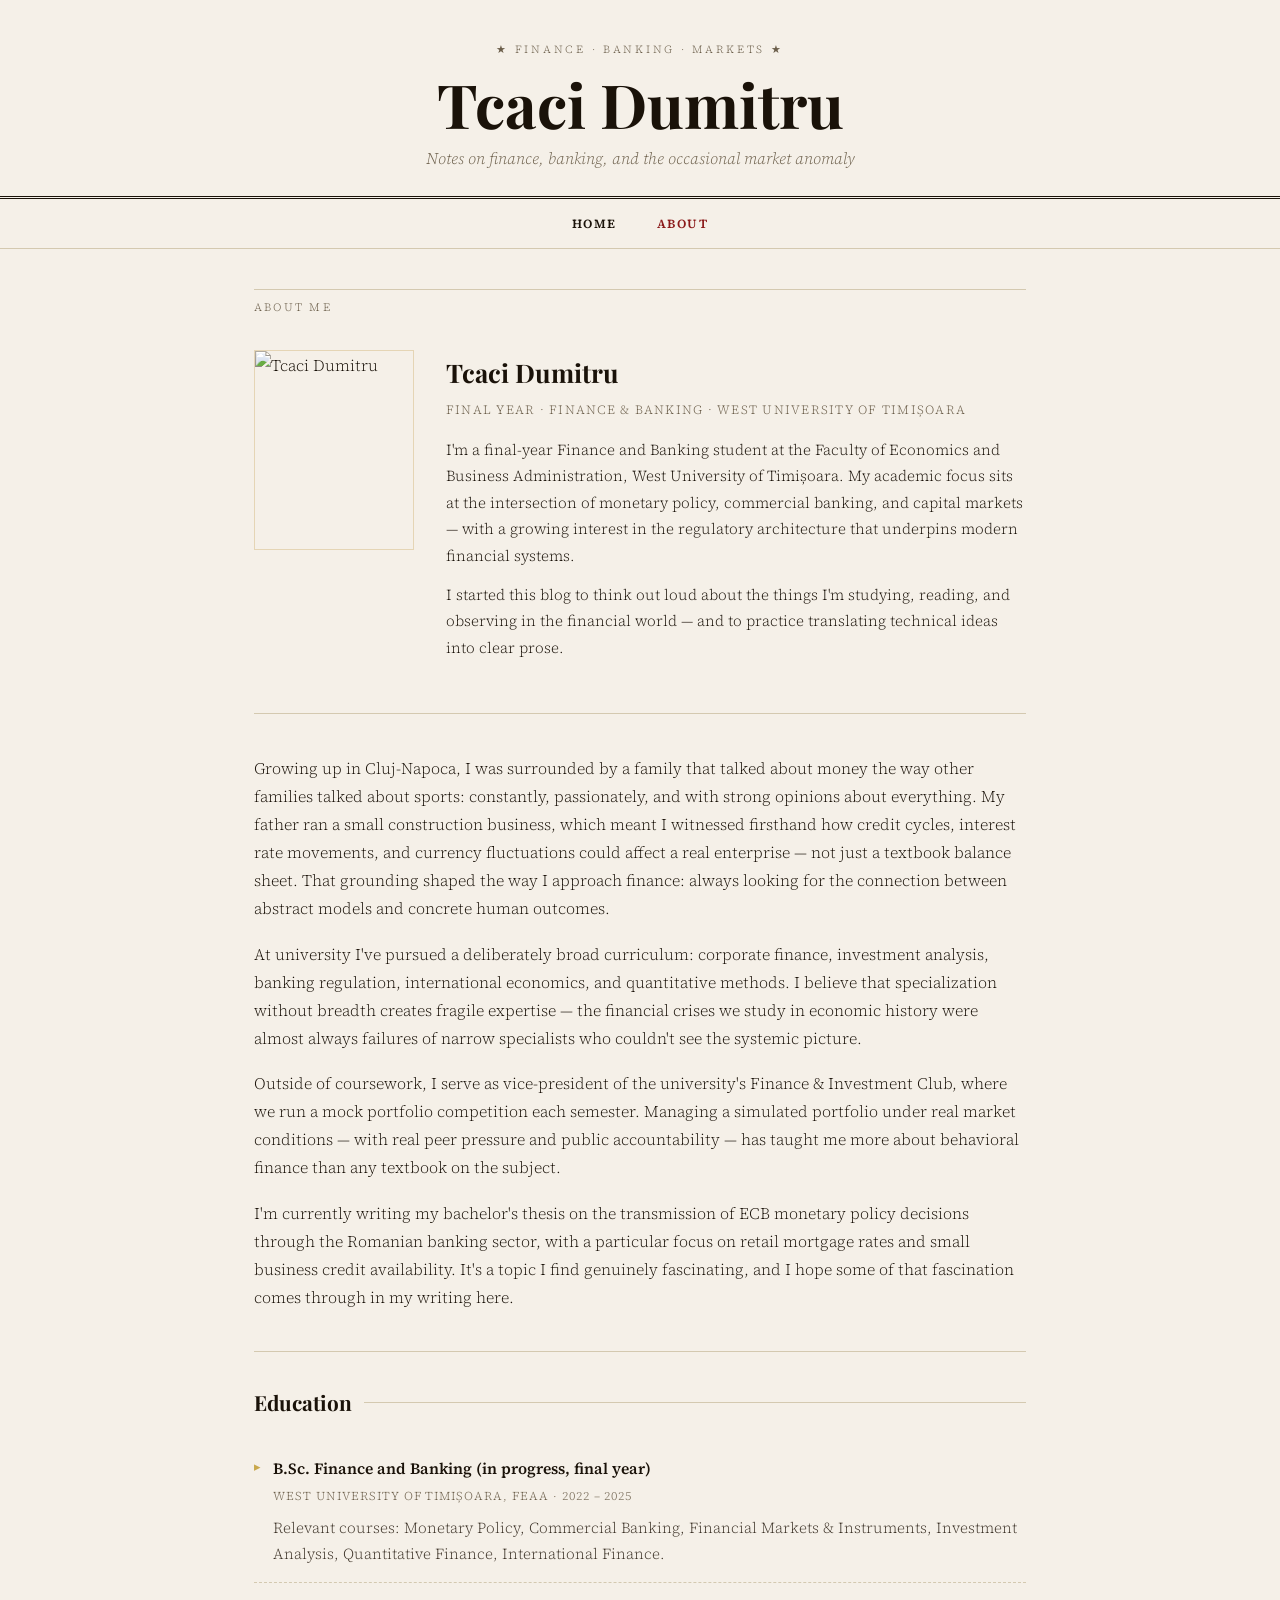
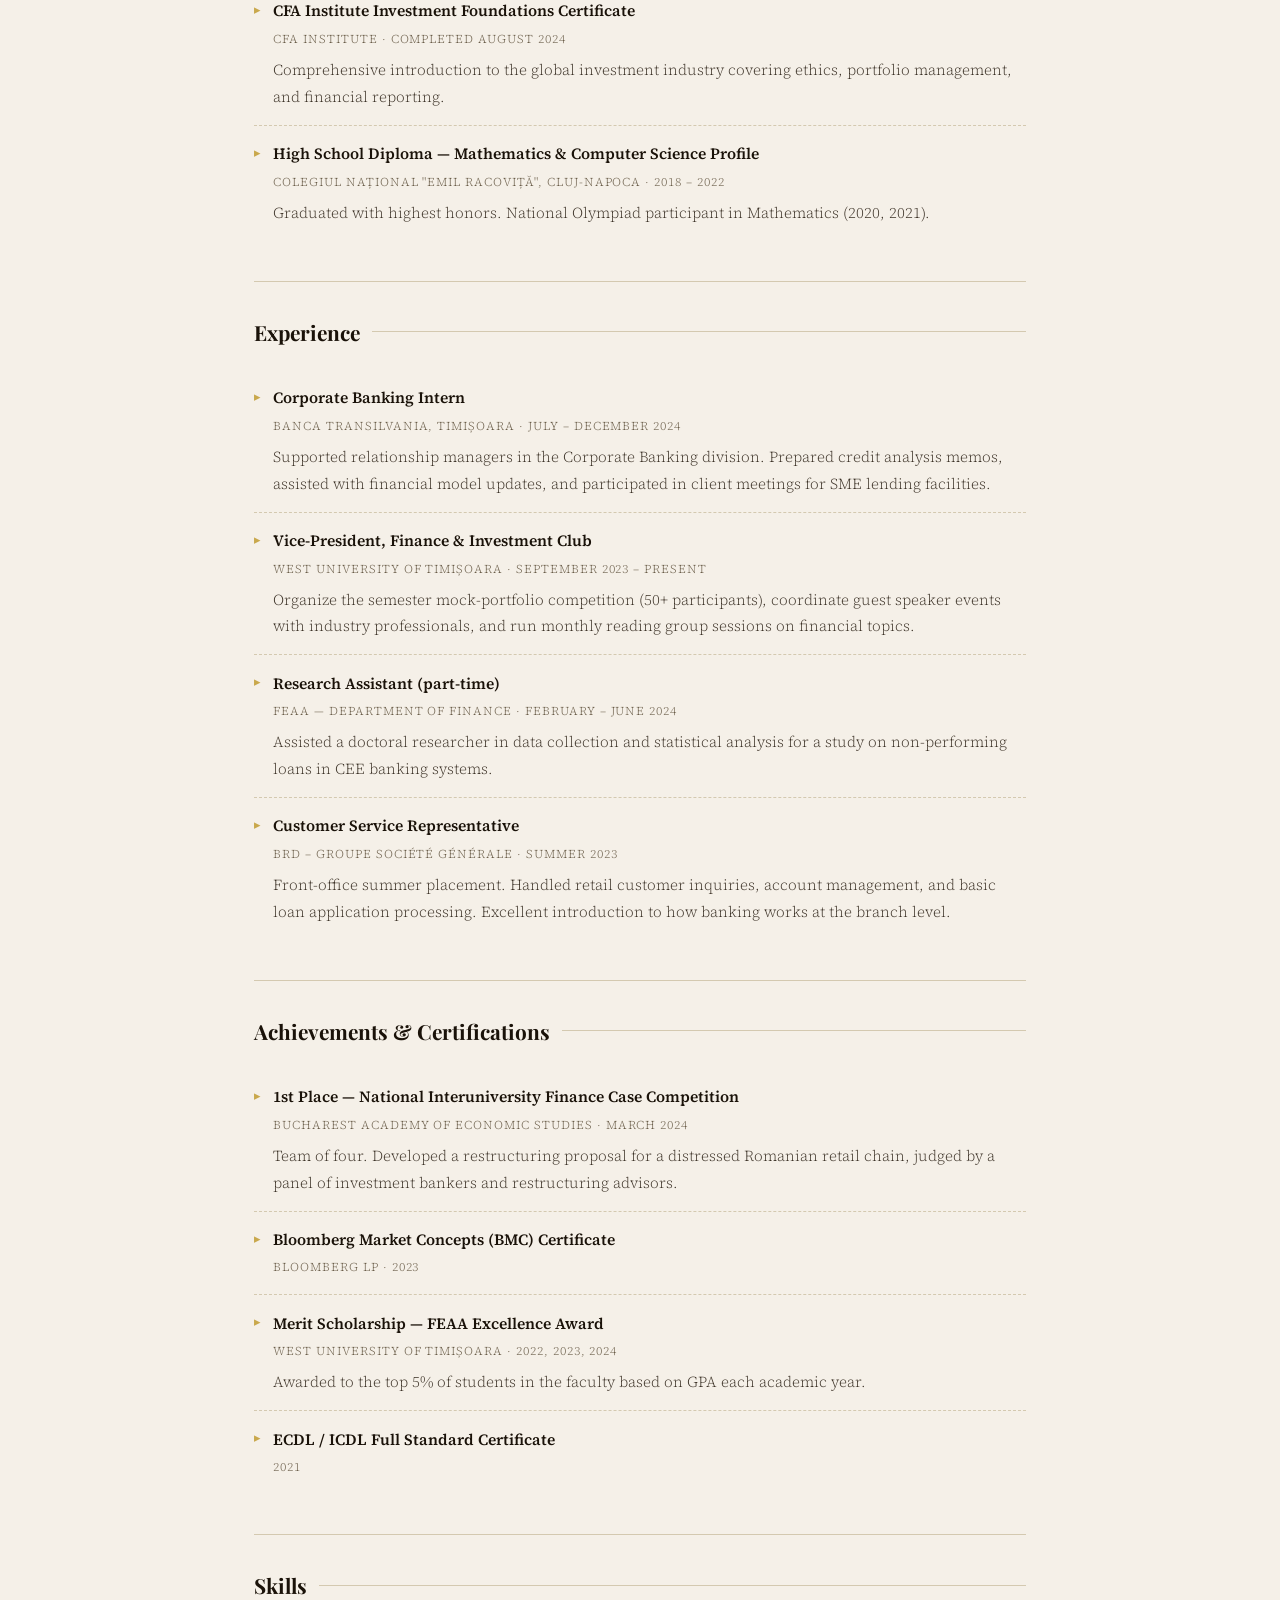
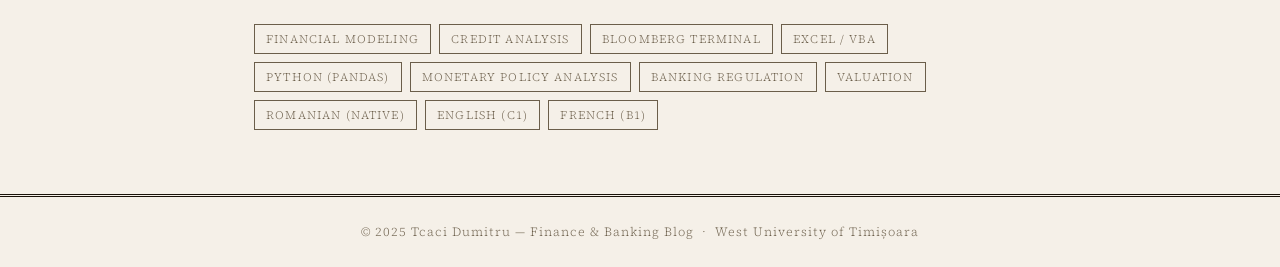
==== about.html @ c17cbc28 "Add files via upload" ====
<!DOCTYPE html>
<html lang="en">
<head>
  <meta charset="UTF-8">
  <meta name="viewport" content="width=device-width, initial-scale=1.0">
  <title>Tcaci Dumitru — About</title>
  <link rel="preconnect" href="https://fonts.googleapis.com">
  <link href="https://fonts.googleapis.com/css2?family=Playfair+Display:ital,wght@0,700;1,400&family=Source+Serif+4:wght@300;400;600&display=swap" rel="stylesheet">
  <style>
    :root {
      --ink: #1a1209;
      --paper: #f5f0e8;
      --accent: #8b1a1a;
      --gold: #c9a84c;
      --muted: #6b5e4a;
      --rule: #d4c9b0;
    }

    *, *::before, *::after { box-sizing: border-box; margin: 0; padding: 0; }

    body {
      background-color: var(--paper);
      color: var(--ink);
      font-family: 'Source Serif 4', Georgia, serif;
      font-weight: 300;
      line-height: 1.75;
    }

    /* ─── MASTHEAD ─── */
    header {
      border-bottom: 3px double var(--ink);
      padding: 2.5rem 2rem 1.5rem;
      text-align: center;
    }
    header::before {
      content: "★  FINANCE · BANKING · MARKETS  ★";
      display: block;
      font-size: 0.68rem;
      letter-spacing: 0.25em;
      color: var(--muted);
      margin-bottom: 0.75rem;
    }
    header h1 {
      font-family: 'Playfair Display', Georgia, serif;
      font-size: clamp(2.2rem, 5vw, 3.8rem);
      font-weight: 700;
      line-height: 1.1;
    }
    header p.tagline {
      margin-top: 0.4rem;
      font-style: italic;
      color: var(--muted);
      font-size: 1rem;
    }

    /* ─── NAV ─── */
    nav {
      border-bottom: 1px solid var(--rule);
      display: flex;
      justify-content: center;
      gap: 2.5rem;
      padding: 0.85rem 2rem;
      font-size: 0.78rem;
      letter-spacing: 0.12em;
      text-transform: uppercase;
    }
    nav a {
      color: var(--ink);
      text-decoration: none;
      font-weight: 600;
      transition: color 0.2s;
    }
    nav a:hover, nav a.active { color: var(--accent); }

    /* ─── LAYOUT ─── */
    .container {
      max-width: 820px;
      margin: 0 auto;
      padding: 2.5rem 1.5rem 4rem;
    }

    .section-label {
      font-size: 0.7rem;
      letter-spacing: 0.2em;
      text-transform: uppercase;
      color: var(--muted);
      border-top: 1px solid var(--rule);
      padding-top: 0.5rem;
      margin-bottom: 2rem;
    }

    /* ─── PROFILE HEADER ─── */
    .profile-header {
      display: flex;
      gap: 2rem;
      align-items: flex-start;
      margin-bottom: 2.5rem;
      padding-bottom: 2.5rem;
      border-bottom: 1px solid var(--rule);
    }
    .profile-header img {
      width: 160px;
      height: 200px;
      object-fit: cover;
      filter: sepia(20%) contrast(1.05);
      border: 1px solid var(--rule);
      flex-shrink: 0;
    }
    .profile-header .bio-text h2 {
      font-family: 'Playfair Display', Georgia, serif;
      font-size: 1.6rem;
      margin-bottom: 0.25rem;
    }
    .profile-header .bio-text .subtitle {
      font-size: 0.78rem;
      letter-spacing: 0.1em;
      text-transform: uppercase;
      color: var(--muted);
      margin-bottom: 1rem;
    }
    .profile-header .bio-text p { font-size: 0.95rem; margin-bottom: 0.75rem; }

    @media (max-width: 560px) {
      .profile-header { flex-direction: column; }
      .profile-header img { width: 100%; height: 220px; }
    }

    /* ─── ABOUT PARAGRAPHS ─── */
    .about-body p {
      margin-bottom: 1.1rem;
      font-size: 1rem;
    }

    /* ─── CV SECTION ─── */
    .cv-section {
      margin-top: 2.5rem;
      padding-top: 2rem;
      border-top: 1px solid var(--rule);
    }
    .cv-section h3 {
      font-family: 'Playfair Display', Georgia, serif;
      font-size: 1.3rem;
      margin-bottom: 1.25rem;
      display: flex;
      align-items: center;
      gap: 0.75rem;
    }
    .cv-section h3::after {
      content: "";
      flex: 1;
      height: 1px;
      background: var(--rule);
    }

    .cv-list {
      list-style: none;
      padding: 0;
    }
    .cv-list li {
      padding: 0.9rem 0 0.9rem 1.2rem;
      border-bottom: 1px dashed var(--rule);
      position: relative;
      font-size: 0.95rem;
    }
    .cv-list li:last-child { border-bottom: none; }
    .cv-list li::before {
      content: "▸";
      position: absolute;
      left: 0;
      color: var(--gold);
      font-size: 0.8rem;
      top: 1rem;
    }
    .cv-list li strong {
      font-weight: 600;
      display: block;
      font-size: 0.98rem;
    }
    .cv-list li .meta {
      font-size: 0.75rem;
      letter-spacing: 0.08em;
      text-transform: uppercase;
      color: var(--muted);
      margin-top: 0.1rem;
    }
    .cv-list li p {
      margin-top: 0.35rem;
      color: #3d3328;
    }

    /* ─── SKILLS GRID ─── */
    .skills-grid {
      display: flex;
      flex-wrap: wrap;
      gap: 0.5rem;
      margin-top: 0.5rem;
    }
    .skill-tag {
      background: transparent;
      border: 1px solid var(--muted);
      color: var(--muted);
      font-size: 0.72rem;
      letter-spacing: 0.1em;
      text-transform: uppercase;
      padding: 0.25rem 0.7rem;
    }

    /* ─── FOOTER ─── */
    footer {
      border-top: 3px double var(--ink);
      padding: 1.5rem 2rem;
      text-align: center;
      font-size: 0.78rem;
      letter-spacing: 0.08em;
      color: var(--muted);
    }
  </style>
</head>
<body>

  <header>
    <h1>Tcaci Dumitru</h1>
    <p class="tagline">Notes on finance, banking, and the occasional market anomaly</p>
  </header>

  <nav>
    <a href="index.html">Home</a>
    <a href="about.html" class="active">About</a>
  </nav>

  <div class="container">
    <p class="section-label">About Me</p>

    <!-- ─── PROFILE ─── -->
    <div class="profile-header">
      <img
        src="https://images.unsplash.com/photo-1507003211169-0a1dd7228f2d?w=400&q=80"
        alt="Tcaci Dumitru"
      >
      <div class="bio-text">
        <h2>Tcaci Dumitru</h2>
        <p class="subtitle">Final Year · Finance &amp; Banking · West University of Timișoara</p>
        <p>
          I'm a final-year Finance and Banking student at the Faculty of Economics and Business Administration, West University of Timișoara. My academic focus sits at the intersection of monetary policy, commercial banking, and capital markets — with a growing interest in the regulatory architecture that underpins modern financial systems.
        </p>
        <p>
          I started this blog to think out loud about the things I'm studying, reading, and observing in the financial world — and to practice translating technical ideas into clear prose.
        </p>
      </div>
    </div>

    <!-- ─── EXTENDED BIO ─── -->
    <div class="about-body">
      <p>
        Growing up in Cluj-Napoca, I was surrounded by a family that talked about money the way other families talked about sports: constantly, passionately, and with strong opinions about everything. My father ran a small construction business, which meant I witnessed firsthand how credit cycles, interest rate movements, and currency fluctuations could affect a real enterprise — not just a textbook balance sheet. That grounding shaped the way I approach finance: always looking for the connection between abstract models and concrete human outcomes.
      </p>
      <p>
        At university I've pursued a deliberately broad curriculum: corporate finance, investment analysis, banking regulation, international economics, and quantitative methods. I believe that specialization without breadth creates fragile expertise — the financial crises we study in economic history were almost always failures of narrow specialists who couldn't see the systemic picture.
      </p>
      <p>
        Outside of coursework, I serve as vice-president of the university's Finance & Investment Club, where we run a mock portfolio competition each semester. Managing a simulated portfolio under real market conditions — with real peer pressure and public accountability — has taught me more about behavioral finance than any textbook on the subject.
      </p>
      <p>
        I'm currently writing my bachelor's thesis on the transmission of ECB monetary policy decisions through the Romanian banking sector, with a particular focus on retail mortgage rates and small business credit availability. It's a topic I find genuinely fascinating, and I hope some of that fascination comes through in my writing here.
      </p>
    </div>

    <!-- ─── EDUCATION ─── -->
    <div class="cv-section">
      <h3>Education</h3>
      <ul class="cv-list">
        <li>
          <strong>B.Sc. Finance and Banking (in progress, final year)</strong>
          <span class="meta">West University of Timișoara, FEAA · 2022 – 2025</span>
          <p>Relevant courses: Monetary Policy, Commercial Banking, Financial Markets & Instruments, Investment Analysis, Quantitative Finance, International Finance.</p>
        </li>
        <li>
          <strong>CFA Institute Investment Foundations Certificate</strong>
          <span class="meta">CFA Institute · Completed August 2024</span>
          <p>Comprehensive introduction to the global investment industry covering ethics, portfolio management, and financial reporting.</p>
        </li>
        <li>
          <strong>High School Diploma — Mathematics & Computer Science Profile</strong>
          <span class="meta">Colegiul Național "Emil Racoviță", Cluj-Napoca · 2018 – 2022</span>
          <p>Graduated with highest honors. National Olympiad participant in Mathematics (2020, 2021).</p>
        </li>
      </ul>
    </div>

    <!-- ─── EXPERIENCE ─── -->
    <div class="cv-section">
      <h3>Experience</h3>
      <ul class="cv-list">
        <li>
          <strong>Corporate Banking Intern</strong>
          <span class="meta">Banca Transilvania, Timișoara · July – December 2024</span>
          <p>Supported relationship managers in the Corporate Banking division. Prepared credit analysis memos, assisted with financial model updates, and participated in client meetings for SME lending facilities.</p>
        </li>
        <li>
          <strong>Vice-President, Finance &amp; Investment Club</strong>
          <span class="meta">West University of Timișoara · September 2023 – Present</span>
          <p>Organize the semester mock-portfolio competition (50+ participants), coordinate guest speaker events with industry professionals, and run monthly reading group sessions on financial topics.</p>
        </li>
        <li>
          <strong>Research Assistant (part-time)</strong>
          <span class="meta">FEAA — Department of Finance · February – June 2024</span>
          <p>Assisted a doctoral researcher in data collection and statistical analysis for a study on non-performing loans in CEE banking systems.</p>
        </li>
        <li>
          <strong>Customer Service Representative</strong>
          <span class="meta">BRD – Groupe Société Générale · Summer 2023</span>
          <p>Front-office summer placement. Handled retail customer inquiries, account management, and basic loan application processing. Excellent introduction to how banking works at the branch level.</p>
        </li>
      </ul>
    </div>

    <!-- ─── ACHIEVEMENTS ─── -->
    <div class="cv-section">
      <h3>Achievements &amp; Certifications</h3>
      <ul class="cv-list">
        <li>
          <strong>1st Place — National Interuniversity Finance Case Competition</strong>
          <span class="meta">Bucharest Academy of Economic Studies · March 2024</span>
          <p>Team of four. Developed a restructuring proposal for a distressed Romanian retail chain, judged by a panel of investment bankers and restructuring advisors.</p>
        </li>
        <li>
          <strong>Bloomberg Market Concepts (BMC) Certificate</strong>
          <span class="meta">Bloomberg LP · 2023</span>
        </li>
        <li>
          <strong>Merit Scholarship — FEAA Excellence Award</strong>
          <span class="meta">West University of Timișoara · 2022, 2023, 2024</span>
          <p>Awarded to the top 5% of students in the faculty based on GPA each academic year.</p>
        </li>
        <li>
          <strong>ECDL / ICDL Full Standard Certificate</strong>
          <span class="meta">2021</span>
        </li>
      </ul>
    </div>

    <!-- ─── SKILLS ─── -->
    <div class="cv-section">
      <h3>Skills</h3>
      <div class="skills-grid">
        <span class="skill-tag">Financial Modeling</span>
        <span class="skill-tag">Credit Analysis</span>
        <span class="skill-tag">Bloomberg Terminal</span>
        <span class="skill-tag">Excel / VBA</span>
        <span class="skill-tag">Python (Pandas)</span>
        <span class="skill-tag">Monetary Policy Analysis</span>
        <span class="skill-tag">Banking Regulation</span>
        <span class="skill-tag">Valuation</span>
        <span class="skill-tag">Romanian (native)</span>
        <span class="skill-tag">English (C1)</span>
        <span class="skill-tag">French (B1)</span>
      </div>
    </div>

  </div>

  <footer>
    <p>&copy; 2025 Tcaci Dumitru — Finance &amp; Banking Blog &nbsp;·&nbsp; West University of Timișoara</p>
  </footer>

</body>
</html>
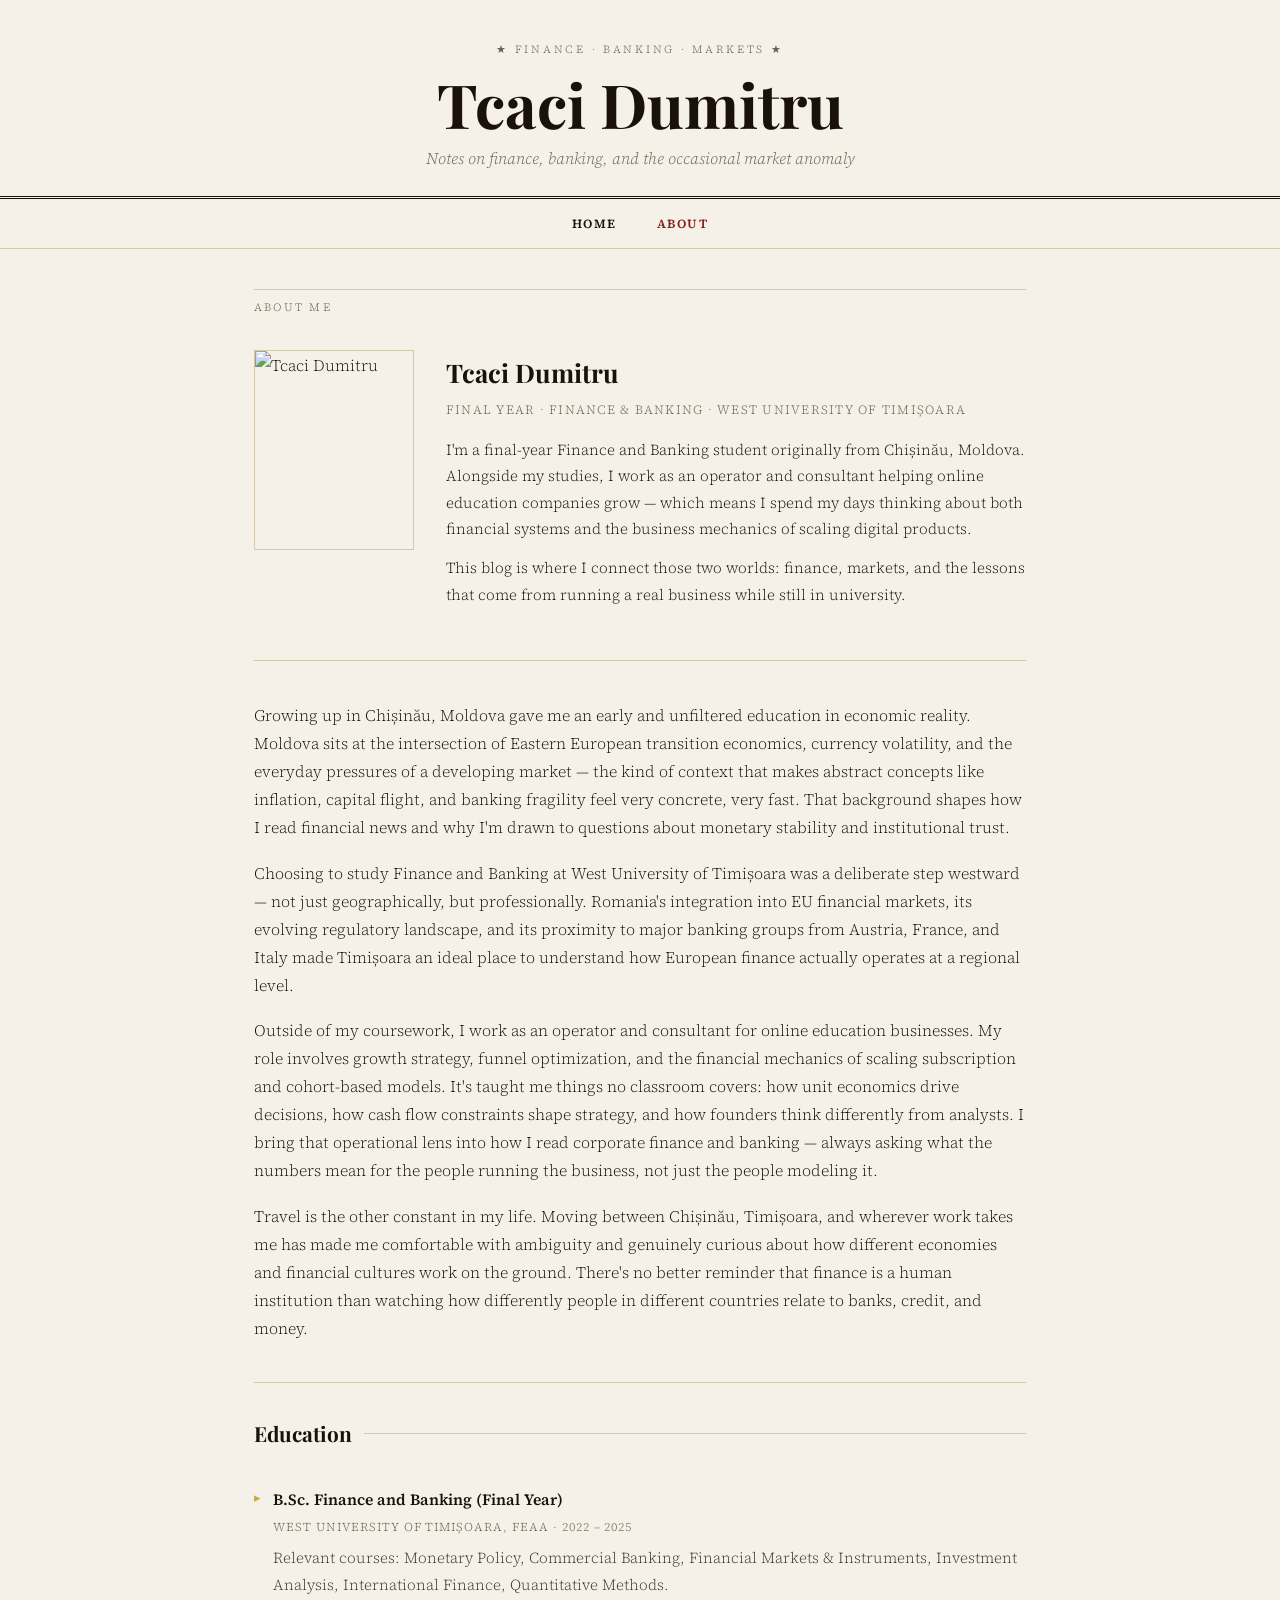
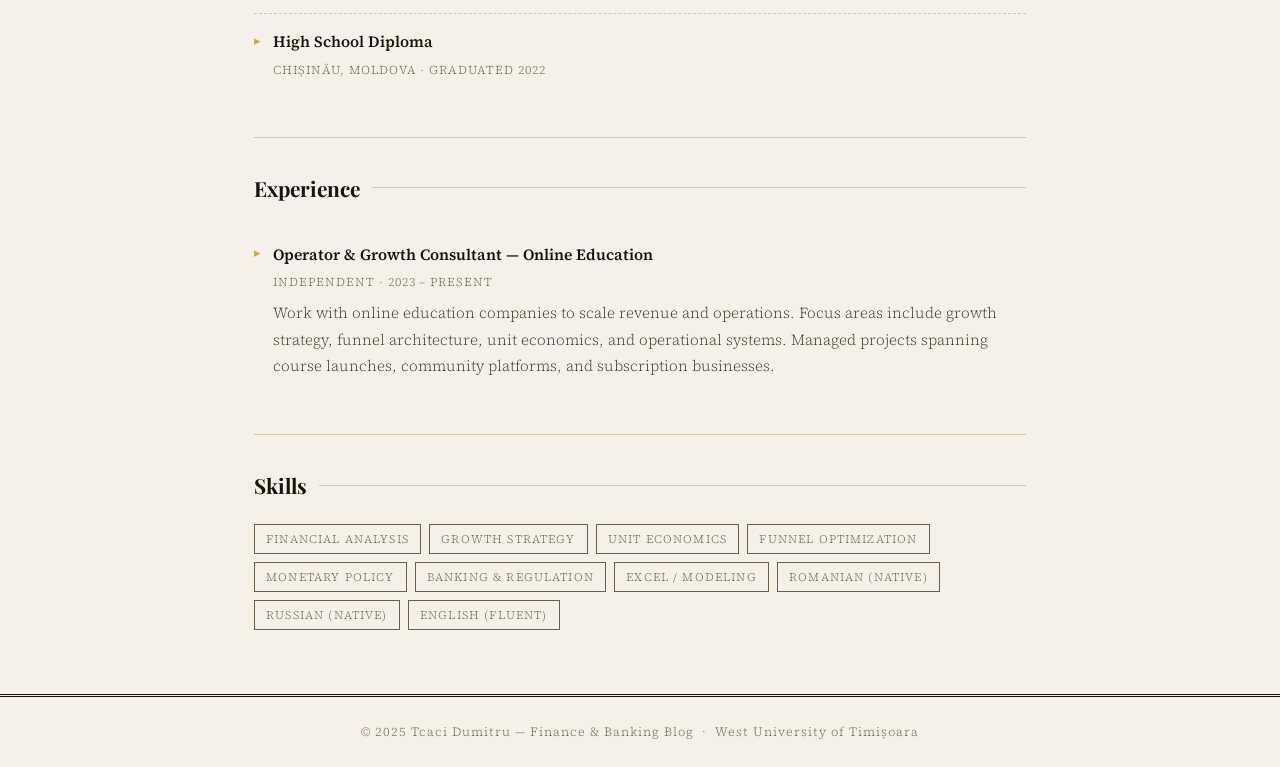
==== commit a7abbf74: "Rename about (1).html to about.html" ====
--- a/about.html
+++ b/about.html
@@ -26,7 +26,6 @@
       line-height: 1.75;
     }
 
-    /* ─── MASTHEAD ─── */
     header {
       border-bottom: 3px double var(--ink);
       padding: 2.5rem 2rem 1.5rem;
@@ -53,7 +52,6 @@
       font-size: 1rem;
     }
 
-    /* ─── NAV ─── */
     nav {
       border-bottom: 1px solid var(--rule);
       display: flex;
@@ -72,7 +70,6 @@
     }
     nav a:hover, nav a.active { color: var(--accent); }
 
-    /* ─── LAYOUT ─── */
     .container {
       max-width: 820px;
       margin: 0 auto;
@@ -89,7 +86,6 @@
       margin-bottom: 2rem;
     }
 
-    /* ─── PROFILE HEADER ─── */
     .profile-header {
       display: flex;
       gap: 2rem;
@@ -102,7 +98,7 @@
       width: 160px;
       height: 200px;
       object-fit: cover;
-      filter: sepia(20%) contrast(1.05);
+      object-position: center top;
       border: 1px solid var(--rule);
       flex-shrink: 0;
     }
@@ -122,16 +118,11 @@
 
     @media (max-width: 560px) {
       .profile-header { flex-direction: column; }
-      .profile-header img { width: 100%; height: 220px; }
-    }
-
-    /* ─── ABOUT PARAGRAPHS ─── */
-    .about-body p {
-      margin-bottom: 1.1rem;
-      font-size: 1rem;
-    }
-
-    /* ─── CV SECTION ─── */
+      .profile-header img { width: 100%; height: 260px; }
+    }
+
+    .about-body p { margin-bottom: 1.1rem; font-size: 1rem; }
+
     .cv-section {
       margin-top: 2.5rem;
       padding-top: 2rem;
@@ -152,10 +143,7 @@
       background: var(--rule);
     }
 
-    .cv-list {
-      list-style: none;
-      padding: 0;
-    }
+    .cv-list { list-style: none; padding: 0; }
     .cv-list li {
       padding: 0.9rem 0 0.9rem 1.2rem;
       border-bottom: 1px dashed var(--rule);
@@ -183,12 +171,8 @@
       color: var(--muted);
       margin-top: 0.1rem;
     }
-    .cv-list li p {
-      margin-top: 0.35rem;
-      color: #3d3328;
-    }
-
-    /* ─── SKILLS GRID ─── */
+    .cv-list li p { margin-top: 0.35rem; color: #3d3328; }
+
     .skills-grid {
       display: flex;
       flex-wrap: wrap;
@@ -205,7 +189,6 @@
       padding: 0.25rem 0.7rem;
     }
 
-    /* ─── FOOTER ─── */
     footer {
       border-top: 3px double var(--ink);
       padding: 1.5rem 2rem;
@@ -231,129 +214,77 @@
   <div class="container">
     <p class="section-label">About Me</p>
 
-    <!-- ─── PROFILE ─── -->
     <div class="profile-header">
-      <img
-        src="https://images.unsplash.com/photo-1507003211169-0a1dd7228f2d?w=400&q=80"
-        alt="Tcaci Dumitru"
-      >
+      <img src="IMG_2270_2.JPG" alt="Tcaci Dumitru">
       <div class="bio-text">
         <h2>Tcaci Dumitru</h2>
         <p class="subtitle">Final Year · Finance &amp; Banking · West University of Timișoara</p>
         <p>
-          I'm a final-year Finance and Banking student at the Faculty of Economics and Business Administration, West University of Timișoara. My academic focus sits at the intersection of monetary policy, commercial banking, and capital markets — with a growing interest in the regulatory architecture that underpins modern financial systems.
+          I'm a final-year Finance and Banking student originally from Chișinău, Moldova. Alongside my studies, I work as an operator and consultant helping online education companies grow — which means I spend my days thinking about both financial systems and the business mechanics of scaling digital products.
         </p>
         <p>
-          I started this blog to think out loud about the things I'm studying, reading, and observing in the financial world — and to practice translating technical ideas into clear prose.
+          This blog is where I connect those two worlds: finance, markets, and the lessons that come from running a real business while still in university.
         </p>
       </div>
     </div>
 
-    <!-- ─── EXTENDED BIO ─── -->
     <div class="about-body">
       <p>
-        Growing up in Cluj-Napoca, I was surrounded by a family that talked about money the way other families talked about sports: constantly, passionately, and with strong opinions about everything. My father ran a small construction business, which meant I witnessed firsthand how credit cycles, interest rate movements, and currency fluctuations could affect a real enterprise — not just a textbook balance sheet. That grounding shaped the way I approach finance: always looking for the connection between abstract models and concrete human outcomes.
-      </p>
-      <p>
-        At university I've pursued a deliberately broad curriculum: corporate finance, investment analysis, banking regulation, international economics, and quantitative methods. I believe that specialization without breadth creates fragile expertise — the financial crises we study in economic history were almost always failures of narrow specialists who couldn't see the systemic picture.
-      </p>
-      <p>
-        Outside of coursework, I serve as vice-president of the university's Finance & Investment Club, where we run a mock portfolio competition each semester. Managing a simulated portfolio under real market conditions — with real peer pressure and public accountability — has taught me more about behavioral finance than any textbook on the subject.
-      </p>
-      <p>
-        I'm currently writing my bachelor's thesis on the transmission of ECB monetary policy decisions through the Romanian banking sector, with a particular focus on retail mortgage rates and small business credit availability. It's a topic I find genuinely fascinating, and I hope some of that fascination comes through in my writing here.
-      </p>
-    </div>
-
-    <!-- ─── EDUCATION ─── -->
+        Growing up in Chișinău, Moldova gave me an early and unfiltered education in economic reality. Moldova sits at the intersection of Eastern European transition economics, currency volatility, and the everyday pressures of a developing market — the kind of context that makes abstract concepts like inflation, capital flight, and banking fragility feel very concrete, very fast. That background shapes how I read financial news and why I'm drawn to questions about monetary stability and institutional trust.
+      </p>
+      <p>
+        Choosing to study Finance and Banking at West University of Timișoara was a deliberate step westward — not just geographically, but professionally. Romania's integration into EU financial markets, its evolving regulatory landscape, and its proximity to major banking groups from Austria, France, and Italy made Timișoara an ideal place to understand how European finance actually operates at a regional level.
+      </p>
+      <p>
+        Outside of my coursework, I work as an operator and consultant for online education businesses. My role involves growth strategy, funnel optimization, and the financial mechanics of scaling subscription and cohort-based models. It's taught me things no classroom covers: how unit economics drive decisions, how cash flow constraints shape strategy, and how founders think differently from analysts. I bring that operational lens into how I read corporate finance and banking — always asking what the numbers mean for the people running the business, not just the people modeling it.
+      </p>
+      <p>
+        Travel is the other constant in my life. Moving between Chișinău, Timișoara, and wherever work takes me has made me comfortable with ambiguity and genuinely curious about how different economies and financial cultures work on the ground. There's no better reminder that finance is a human institution than watching how differently people in different countries relate to banks, credit, and money.
+      </p>
+    </div>
+
+    <!-- EDUCATION -->
     <div class="cv-section">
       <h3>Education</h3>
       <ul class="cv-list">
         <li>
-          <strong>B.Sc. Finance and Banking (in progress, final year)</strong>
+          <strong>B.Sc. Finance and Banking (Final Year)</strong>
           <span class="meta">West University of Timișoara, FEAA · 2022 – 2025</span>
-          <p>Relevant courses: Monetary Policy, Commercial Banking, Financial Markets & Instruments, Investment Analysis, Quantitative Finance, International Finance.</p>
+          <p>Relevant courses: Monetary Policy, Commercial Banking, Financial Markets &amp; Instruments, Investment Analysis, International Finance, Quantitative Methods.</p>
         </li>
         <li>
-          <strong>CFA Institute Investment Foundations Certificate</strong>
-          <span class="meta">CFA Institute · Completed August 2024</span>
-          <p>Comprehensive introduction to the global investment industry covering ethics, portfolio management, and financial reporting.</p>
-        </li>
-        <li>
-          <strong>High School Diploma — Mathematics & Computer Science Profile</strong>
-          <span class="meta">Colegiul Național "Emil Racoviță", Cluj-Napoca · 2018 – 2022</span>
-          <p>Graduated with highest honors. National Olympiad participant in Mathematics (2020, 2021).</p>
+          <strong>High School Diploma</strong>
+          <span class="meta">Chișinău, Moldova · Graduated 2022</span>
         </li>
       </ul>
     </div>
 
-    <!-- ─── EXPERIENCE ─── -->
+    <!-- EXPERIENCE -->
     <div class="cv-section">
       <h3>Experience</h3>
       <ul class="cv-list">
         <li>
-          <strong>Corporate Banking Intern</strong>
-          <span class="meta">Banca Transilvania, Timișoara · July – December 2024</span>
-          <p>Supported relationship managers in the Corporate Banking division. Prepared credit analysis memos, assisted with financial model updates, and participated in client meetings for SME lending facilities.</p>
-        </li>
-        <li>
-          <strong>Vice-President, Finance &amp; Investment Club</strong>
-          <span class="meta">West University of Timișoara · September 2023 – Present</span>
-          <p>Organize the semester mock-portfolio competition (50+ participants), coordinate guest speaker events with industry professionals, and run monthly reading group sessions on financial topics.</p>
-        </li>
-        <li>
-          <strong>Research Assistant (part-time)</strong>
-          <span class="meta">FEAA — Department of Finance · February – June 2024</span>
-          <p>Assisted a doctoral researcher in data collection and statistical analysis for a study on non-performing loans in CEE banking systems.</p>
-        </li>
-        <li>
-          <strong>Customer Service Representative</strong>
-          <span class="meta">BRD – Groupe Société Générale · Summer 2023</span>
-          <p>Front-office summer placement. Handled retail customer inquiries, account management, and basic loan application processing. Excellent introduction to how banking works at the branch level.</p>
+          <strong>Operator &amp; Growth Consultant — Online Education</strong>
+          <span class="meta">Independent · 2023 – Present</span>
+          <p>Work with online education companies to scale revenue and operations. Focus areas include growth strategy, funnel architecture, unit economics, and operational systems. Managed projects spanning course launches, community platforms, and subscription businesses.</p>
         </li>
       </ul>
     </div>
 
-    <!-- ─── ACHIEVEMENTS ─── -->
-    <div class="cv-section">
-      <h3>Achievements &amp; Certifications</h3>
-      <ul class="cv-list">
-        <li>
-          <strong>1st Place — National Interuniversity Finance Case Competition</strong>
-          <span class="meta">Bucharest Academy of Economic Studies · March 2024</span>
-          <p>Team of four. Developed a restructuring proposal for a distressed Romanian retail chain, judged by a panel of investment bankers and restructuring advisors.</p>
-        </li>
-        <li>
-          <strong>Bloomberg Market Concepts (BMC) Certificate</strong>
-          <span class="meta">Bloomberg LP · 2023</span>
-        </li>
-        <li>
-          <strong>Merit Scholarship — FEAA Excellence Award</strong>
-          <span class="meta">West University of Timișoara · 2022, 2023, 2024</span>
-          <p>Awarded to the top 5% of students in the faculty based on GPA each academic year.</p>
-        </li>
-        <li>
-          <strong>ECDL / ICDL Full Standard Certificate</strong>
-          <span class="meta">2021</span>
-        </li>
-      </ul>
-    </div>
-
-    <!-- ─── SKILLS ─── -->
+    <!-- SKILLS -->
     <div class="cv-section">
       <h3>Skills</h3>
       <div class="skills-grid">
-        <span class="skill-tag">Financial Modeling</span>
-        <span class="skill-tag">Credit Analysis</span>
-        <span class="skill-tag">Bloomberg Terminal</span>
-        <span class="skill-tag">Excel / VBA</span>
-        <span class="skill-tag">Python (Pandas)</span>
-        <span class="skill-tag">Monetary Policy Analysis</span>
-        <span class="skill-tag">Banking Regulation</span>
-        <span class="skill-tag">Valuation</span>
+        <span class="skill-tag">Financial Analysis</span>
+        <span class="skill-tag">Growth Strategy</span>
+        <span class="skill-tag">Unit Economics</span>
+        <span class="skill-tag">Funnel Optimization</span>
+        <span class="skill-tag">Monetary Policy</span>
+        <span class="skill-tag">Banking &amp; Regulation</span>
+        <span class="skill-tag">Excel / Modeling</span>
         <span class="skill-tag">Romanian (native)</span>
-        <span class="skill-tag">English (C1)</span>
-        <span class="skill-tag">French (B1)</span>
+        <span class="skill-tag">Russian (native)</span>
+        <span class="skill-tag">English (fluent)</span>
       </div>
     </div>
 
